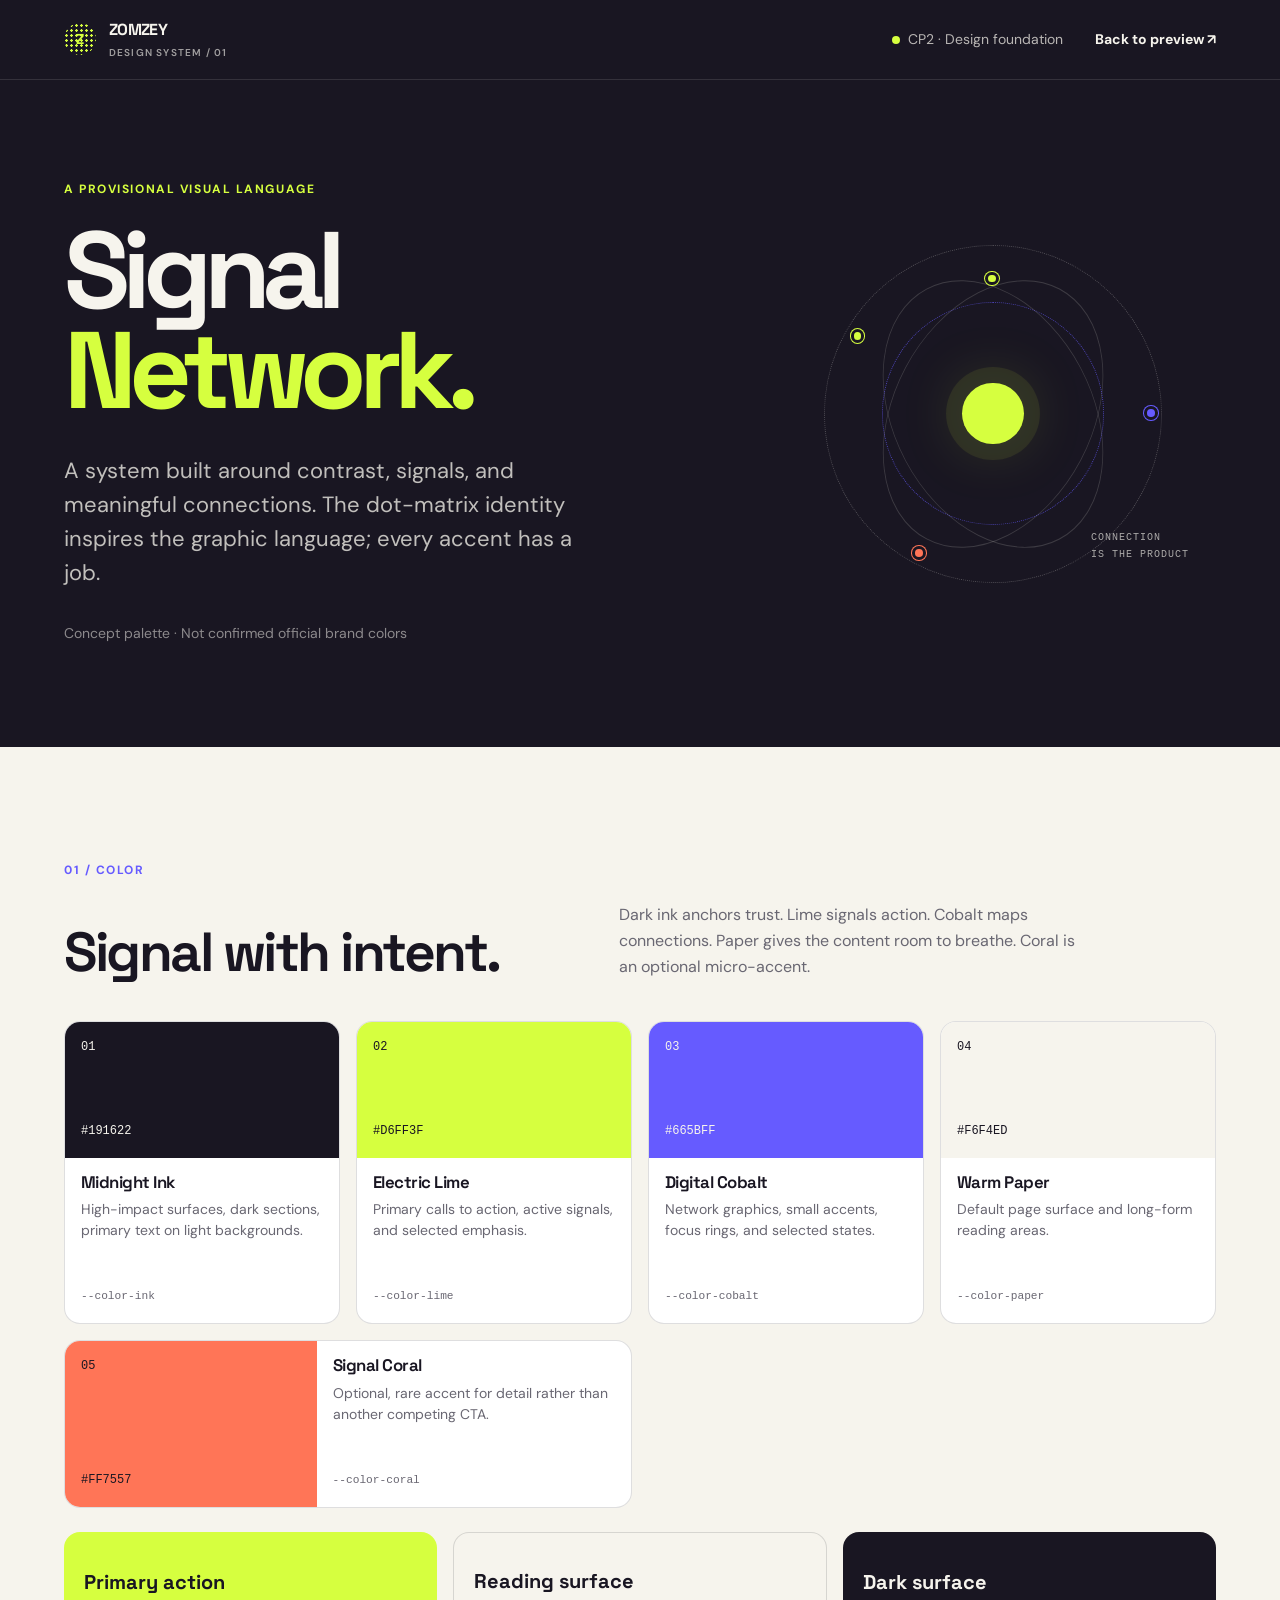
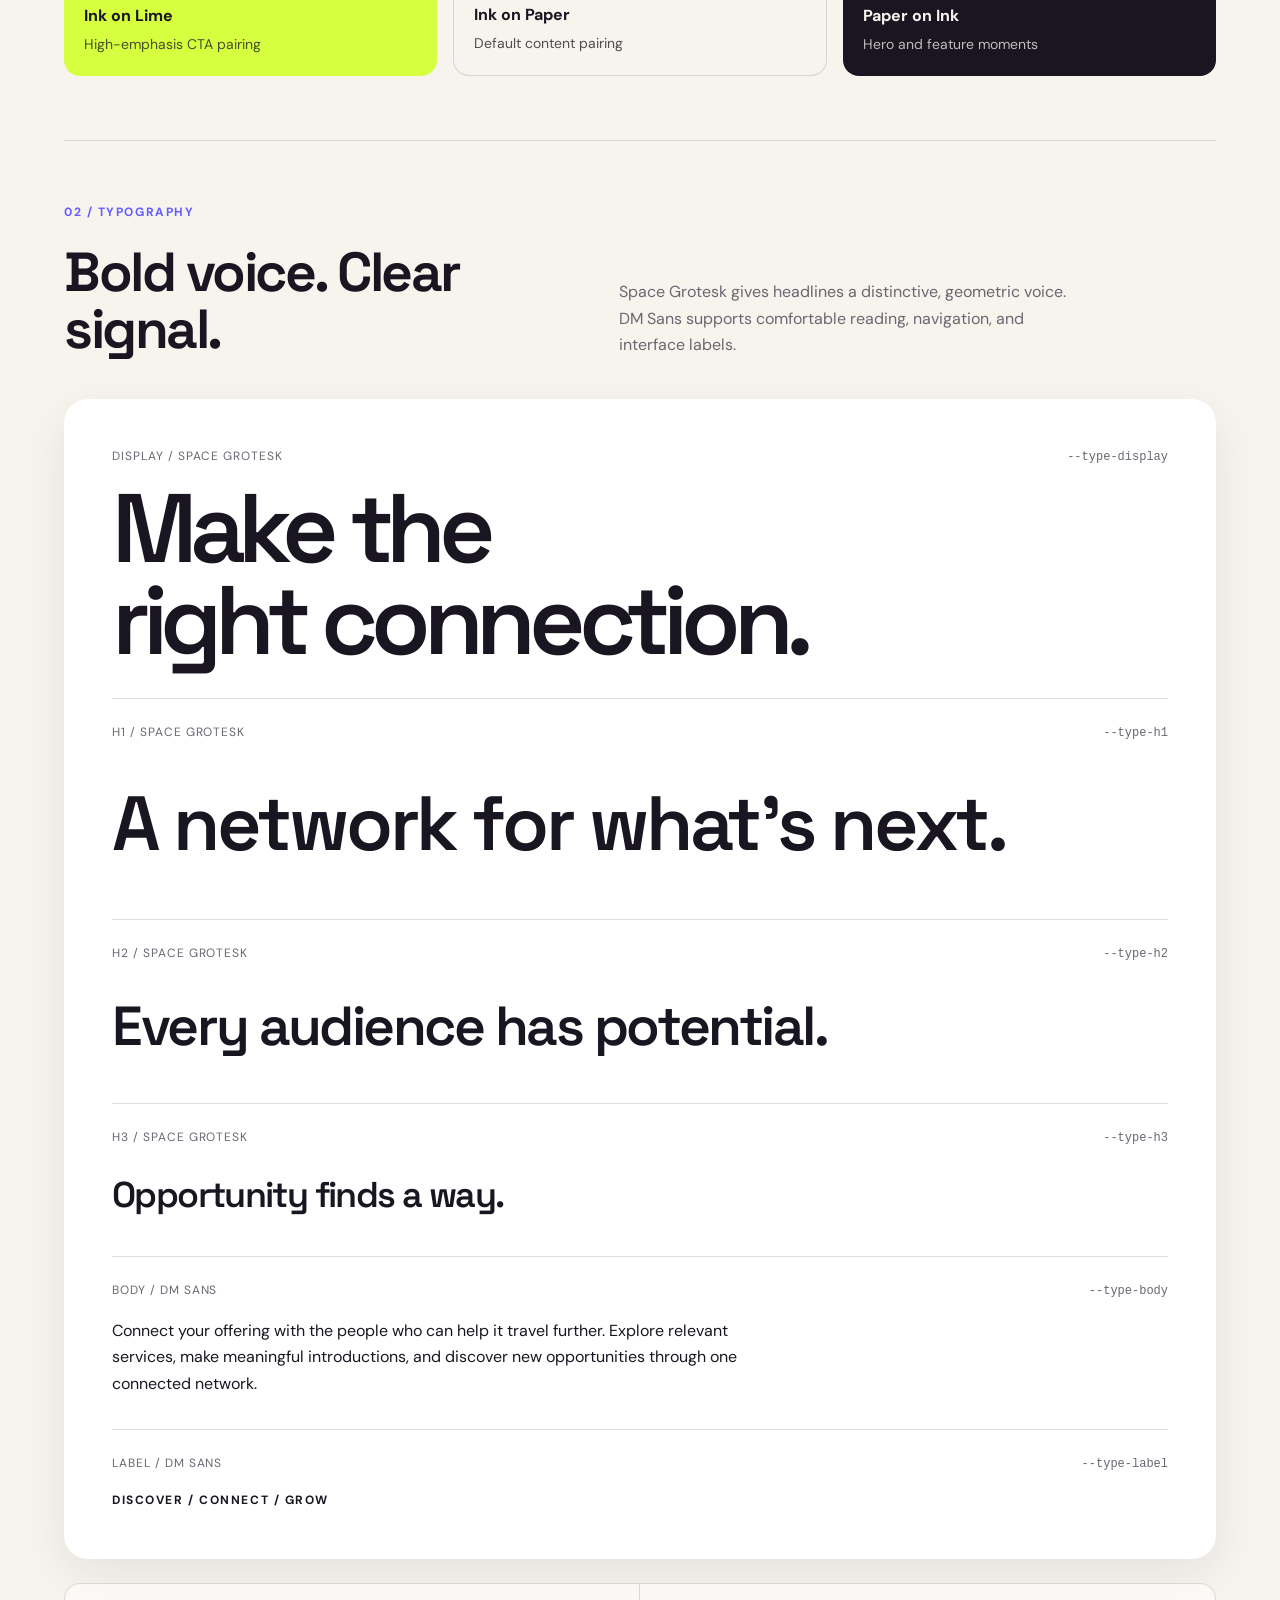
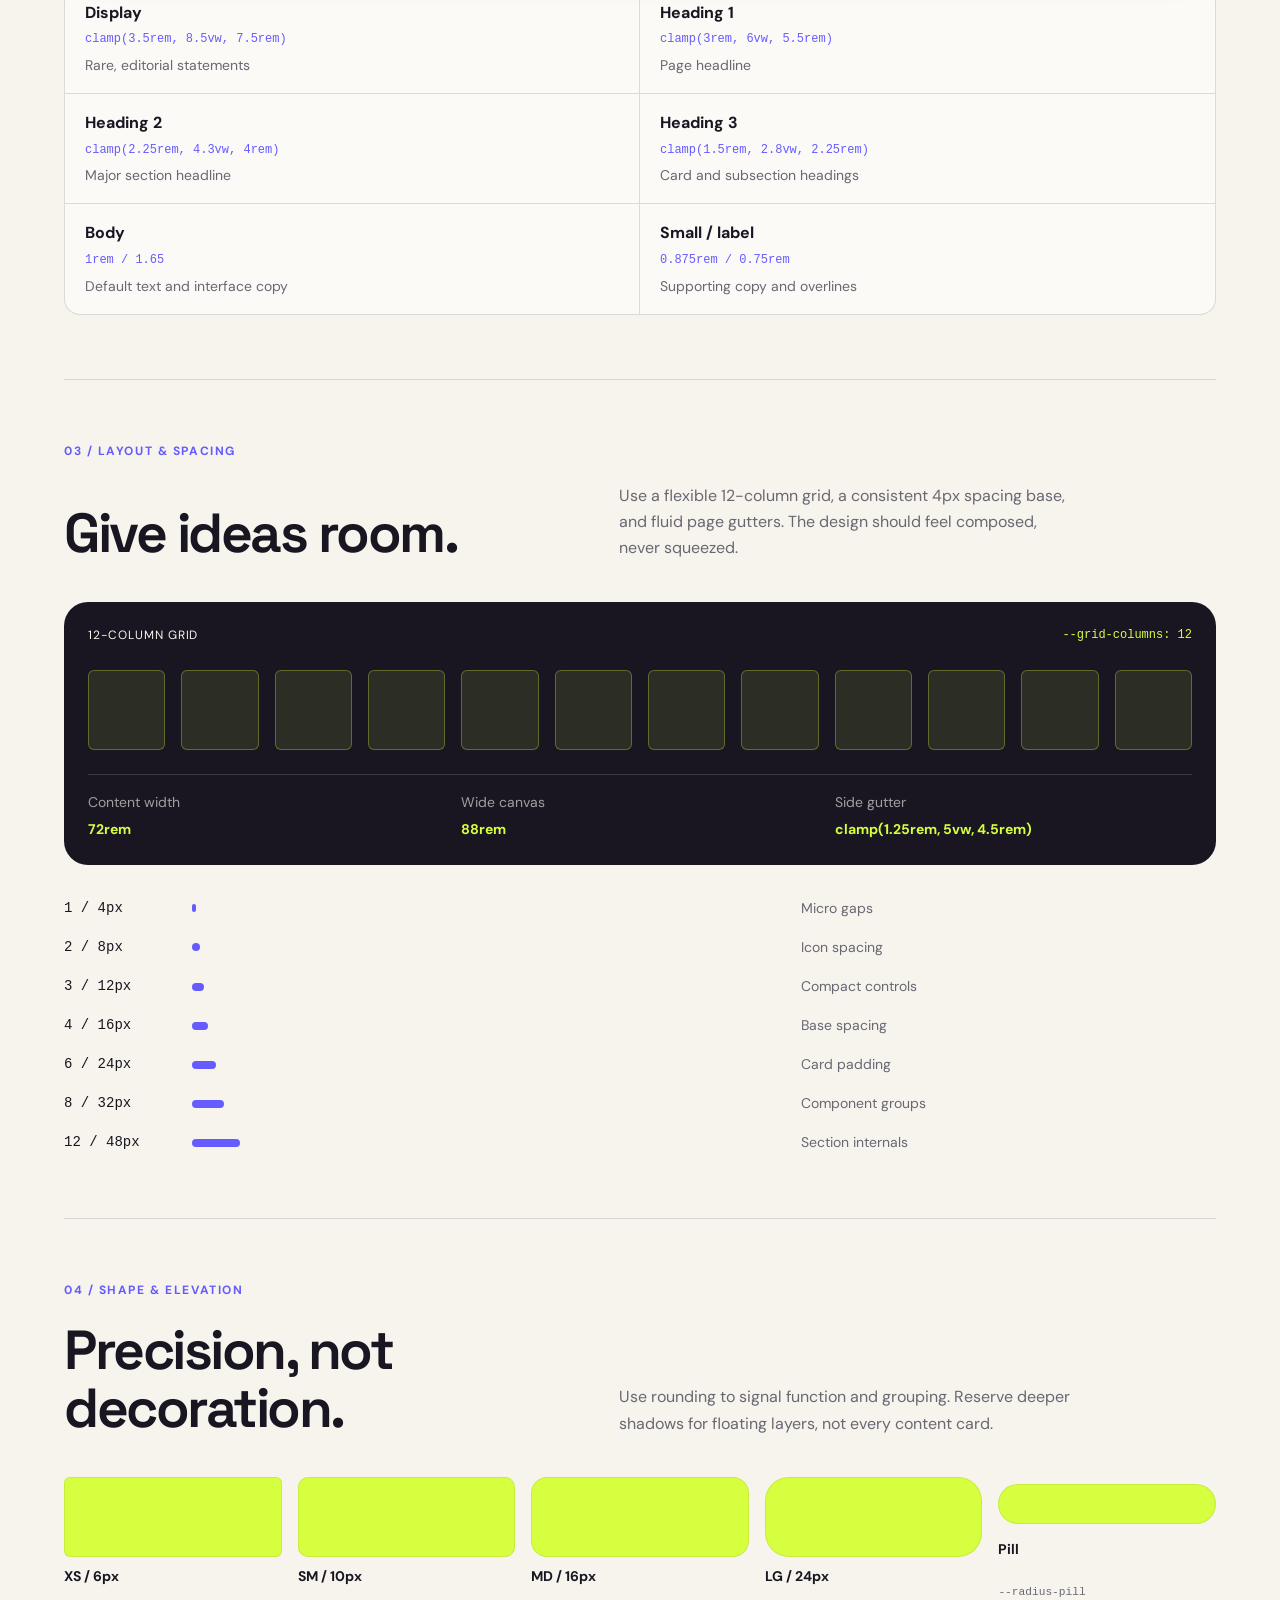
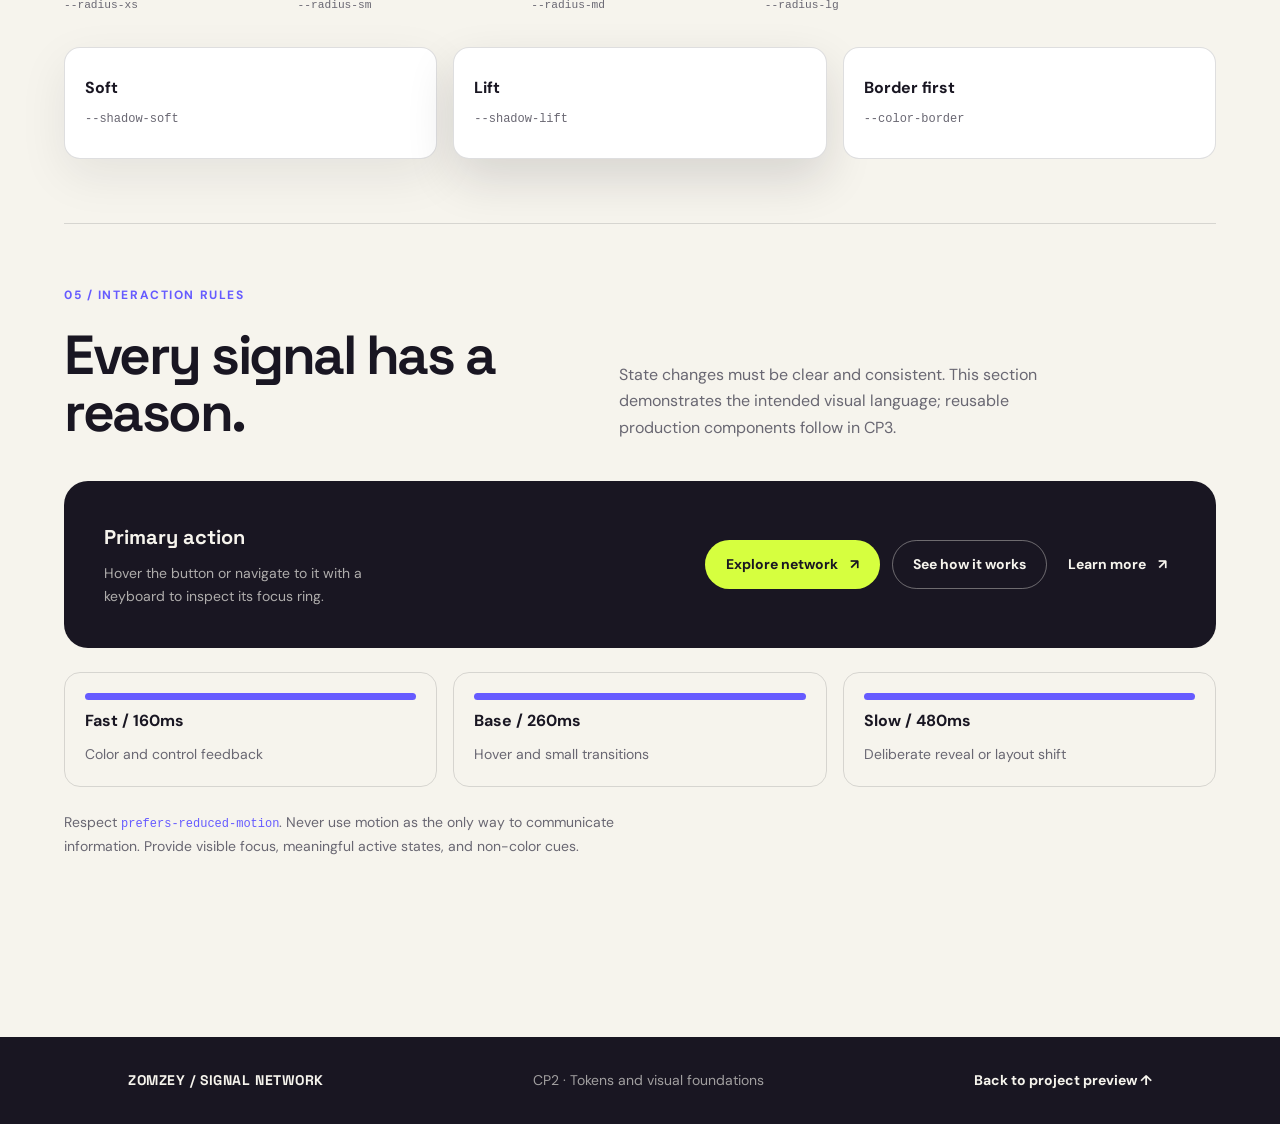
==== style-guide.html @ f5ccfa43 "feat(design-system): establish Signal Network visual foundations (CP2)" ====
<!doctype html>
<html lang="en">
<head>
  <meta charset="utf-8">
  <meta name="viewport" content="width=device-width, initial-scale=1">
  <meta name="robots" content="noindex, nofollow">
  <meta name="theme-color" content="#191622">
  <title>Signal Network — ZOMZEY Design System</title>
  <meta name="description" content="The provisional color, typography, spacing, and motion foundations for the ZOMZEY homepage redesign.">
  <link rel="preconnect" href="https://fonts.googleapis.com">
  <link rel="preconnect" href="https://fonts.gstatic.com" crossorigin>
  <link href="https://fonts.googleapis.com/css2?family=DM+Sans:wght@400;500;600;700&family=Space+Grotesk:wght@400;500;600;700&display=swap" rel="stylesheet">
  <link rel="stylesheet" href="./css/tokens.css">
  <link rel="stylesheet" href="./css/base.css">
  <link rel="stylesheet" href="./css/style-guide.css">
</head>
<body class="guide-body">
  <a class="guide-skip" href="#main">Skip to design system</a>
  <header class="guide-header">
    <a class="guide-brand" href="./index.html" aria-label="ZOMZEY redesign home">
      <span class="guide-brand-mark" aria-hidden="true">Z</span>
      <span>ZOMZEY <small>DESIGN SYSTEM / 01</small></span>
    </a>
    <div class="guide-header-meta">
      <span class="guide-status"><span></span> CP2 · Design foundation</span>
      <a href="./index.html" class="guide-back">Back to preview ↗</a>
    </div>
  </header>

  <main id="main">
    <section class="guide-hero">
      <div class="guide-shell guide-hero-grid">
        <div>
          <p class="guide-eyebrow">A provisional visual language</p>
          <h1>Signal<br><span>Network.</span></h1>
          <p class="guide-intro">A system built around contrast, signals, and meaningful connections. The dot-matrix identity inspires the graphic language; every accent has a job.</p>
          <p class="guide-disclaimer">Concept palette · Not confirmed official brand colors</p>
        </div>
        <div class="guide-orbit" aria-label="Abstract dot network illustration">
          <div class="guide-orbit-ring guide-orbit-ring-a"></div>
          <div class="guide-orbit-ring guide-orbit-ring-b"></div>
          <div class="guide-orbit-core"></div>
          <span class="guide-node guide-node-a"></span>
          <span class="guide-node guide-node-b"></span>
          <span class="guide-node guide-node-c"></span>
          <span class="guide-node guide-node-d"></span>
          <span class="guide-orbit-label">CONNECTION<br>IS THE PRODUCT</span>
        </div>
      </div>
    </section>

    <div class="guide-shell guide-content">
      <section class="guide-section" id="color">
        <div class="guide-section-head">
          <p class="guide-eyebrow">01 / Color</p>
          <h2>Signal with intent.</h2>
          <p>Dark ink anchors trust. Lime signals action. Cobalt maps connections. Paper gives the content room to breathe. Coral is an optional micro-accent.</p>
        </div>
        <div class="guide-color-grid">
          <article class="guide-color-card">
            <div class="guide-swatch swatch-ink"><span>01</span><code>#191622</code></div>
            <div class="guide-color-copy"><h3>Midnight Ink</h3><p>High-impact surfaces, dark sections, primary text on light backgrounds.</p><span class="guide-token">--color-ink</span></div>
          </article>
          <article class="guide-color-card">
            <div class="guide-swatch swatch-lime"><span>02</span><code>#D6FF3F</code></div>
            <div class="guide-color-copy"><h3>Electric Lime</h3><p>Primary calls to action, active signals, and selected emphasis.</p><span class="guide-token">--color-lime</span></div>
          </article>
          <article class="guide-color-card">
            <div class="guide-swatch swatch-cobalt"><span>03</span><code>#665BFF</code></div>
            <div class="guide-color-copy"><h3>Digital Cobalt</h3><p>Network graphics, small accents, focus rings, and selected states.</p><span class="guide-token">--color-cobalt</span></div>
          </article>
          <article class="guide-color-card">
            <div class="guide-swatch swatch-paper"><span>04</span><code>#F6F4ED</code></div>
            <div class="guide-color-copy"><h3>Warm Paper</h3><p>Default page surface and long-form reading areas.</p><span class="guide-token">--color-paper</span></div>
          </article>
          <article class="guide-color-card guide-color-card-small">
            <div class="guide-swatch swatch-coral"><span>05</span><code>#FF7557</code></div>
            <div class="guide-color-copy"><h3>Signal Coral</h3><p>Optional, rare accent for detail rather than another competing CTA.</p><span class="guide-token">--color-coral</span></div>
          </article>
        </div>
        <div class="guide-contrast-grid">
          <div class="guide-contrast contrast-ink-lime"><strong>Primary action</strong><span>Ink on Lime</span><small>High-emphasis CTA pairing</small></div>
          <div class="guide-contrast contrast-paper-ink"><strong>Reading surface</strong><span>Ink on Paper</span><small>Default content pairing</small></div>
          <div class="guide-contrast contrast-inverse"><strong>Dark surface</strong><span>Paper on Ink</span><small>Hero and feature moments</small></div>
        </div>
      </section>

      <section class="guide-section" id="type">
        <div class="guide-section-head">
          <p class="guide-eyebrow">02 / Typography</p>
          <h2>Bold voice. Clear signal.</h2>
          <p>Space Grotesk gives headlines a distinctive, geometric voice. DM Sans supports comfortable reading, navigation, and interface labels.</p>
        </div>
        <div class="guide-type-panel">
          <div class="guide-type-meta"><span>DISPLAY / SPACE GROTESK</span><code>--type-display</code></div>
          <p class="specimen-display">Make the<br>right connection.</p>
          <div class="guide-type-meta"><span>H1 / SPACE GROTESK</span><code>--type-h1</code></div>
          <p class="specimen-h1">A network for what's next.</p>
          <div class="guide-type-meta"><span>H2 / SPACE GROTESK</span><code>--type-h2</code></div>
          <p class="specimen-h2">Every audience has potential.</p>
          <div class="guide-type-meta"><span>H3 / SPACE GROTESK</span><code>--type-h3</code></div>
          <p class="specimen-h3">Opportunity finds a way.</p>
          <div class="guide-type-meta"><span>BODY / DM SANS</span><code>--type-body</code></div>
          <p class="specimen-body">Connect your offering with the people who can help it travel further. Explore relevant services, make meaningful introductions, and discover new opportunities through one connected network.</p>
          <div class="guide-type-meta"><span>LABEL / DM SANS</span><code>--type-label</code></div>
          <p class="specimen-label">DISCOVER / CONNECT / GROW</p>
        </div>
        <div class="guide-scale-table" aria-label="Typography scale">
          <div><span>Display</span><code>clamp(3.5rem, 8.5vw, 7.5rem)</code><small>Rare, editorial statements</small></div>
          <div><span>Heading 1</span><code>clamp(3rem, 6vw, 5.5rem)</code><small>Page headline</small></div>
          <div><span>Heading 2</span><code>clamp(2.25rem, 4.3vw, 4rem)</code><small>Major section headline</small></div>
          <div><span>Heading 3</span><code>clamp(1.5rem, 2.8vw, 2.25rem)</code><small>Card and subsection headings</small></div>
          <div><span>Body</span><code>1rem / 1.65</code><small>Default text and interface copy</small></div>
          <div><span>Small / label</span><code>0.875rem / 0.75rem</code><small>Supporting copy and overlines</small></div>
        </div>
      </section>

      <section class="guide-section" id="layout">
        <div class="guide-section-head">
          <p class="guide-eyebrow">03 / Layout & spacing</p>
          <h2>Give ideas room.</h2>
          <p>Use a flexible 12-column grid, a consistent 4px spacing base, and fluid page gutters. The design should feel composed, never squeezed.</p>
        </div>
        <div class="guide-layout-panel">
          <div class="guide-layout-top"><span>12-COLUMN GRID</span><code>--grid-columns: 12</code></div>
          <div class="guide-grid-demo" aria-hidden="true">
            <span></span><span></span><span></span><span></span><span></span><span></span><span></span><span></span><span></span><span></span><span></span><span></span>
          </div>
          <div class="guide-layout-stats"><div><span>Content width</span><strong>72rem</strong></div><div><span>Wide canvas</span><strong>88rem</strong></div><div><span>Side gutter</span><strong>clamp(1.25rem, 5vw, 4.5rem)</strong></div></div>
        </div>
        <div class="guide-spacing-list">
          <div><code>1 / 4px</code><span class="spacing-bar bar-1"></span><small>Micro gaps</small></div>
          <div><code>2 / 8px</code><span class="spacing-bar bar-2"></span><small>Icon spacing</small></div>
          <div><code>3 / 12px</code><span class="spacing-bar bar-3"></span><small>Compact controls</small></div>
          <div><code>4 / 16px</code><span class="spacing-bar bar-4"></span><small>Base spacing</small></div>
          <div><code>6 / 24px</code><span class="spacing-bar bar-6"></span><small>Card padding</small></div>
          <div><code>8 / 32px</code><span class="spacing-bar bar-8"></span><small>Component groups</small></div>
          <div><code>12 / 48px</code><span class="spacing-bar bar-12"></span><small>Section internals</small></div>
        </div>
      </section>

      <section class="guide-section" id="shape">
        <div class="guide-section-head">
          <p class="guide-eyebrow">04 / Shape & elevation</p>
          <h2>Precision, not decoration.</h2>
          <p>Use rounding to signal function and grouping. Reserve deeper shadows for floating layers, not every content card.</p>
        </div>
        <div class="guide-shape-grid">
          <div><span class="shape-demo shape-xs"></span><strong>XS / 6px</strong><code>--radius-xs</code></div>
          <div><span class="shape-demo shape-sm"></span><strong>SM / 10px</strong><code>--radius-sm</code></div>
          <div><span class="shape-demo shape-md"></span><strong>MD / 16px</strong><code>--radius-md</code></div>
          <div><span class="shape-demo shape-lg"></span><strong>LG / 24px</strong><code>--radius-lg</code></div>
          <div><span class="shape-demo shape-pill"></span><strong>Pill</strong><code>--radius-pill</code></div>
        </div>
        <div class="guide-shadow-grid">
          <div class="shadow-demo shadow-demo-soft"><strong>Soft</strong><code>--shadow-soft</code></div>
          <div class="shadow-demo shadow-demo-lift"><strong>Lift</strong><code>--shadow-lift</code></div>
          <div class="shadow-demo shadow-demo-border"><strong>Border first</strong><code>--color-border</code></div>
        </div>
      </section>

      <section class="guide-section" id="interaction">
        <div class="guide-section-head">
          <p class="guide-eyebrow">05 / Interaction rules</p>
          <h2>Every signal has a reason.</h2>
          <p>State changes must be clear and consistent. This section demonstrates the intended visual language; reusable production components follow in CP3.</p>
        </div>
        <div class="guide-interaction-panel">
          <div class="guide-interaction-copy"><strong>Primary action</strong><p>Hover the button or navigate to it with a keyboard to inspect its focus ring.</p></div>
          <div class="guide-button-row">
            <a href="#type" class="demo-button demo-button-primary">Explore network <span aria-hidden="true">↗</span></a>
            <a href="#layout" class="demo-button demo-button-secondary">See how it works</a>
            <a href="#shape" class="demo-button demo-button-text">Learn more <span aria-hidden="true">↗</span></a>
          </div>
        </div>
        <div class="guide-motion-grid">
          <div><span class="motion-indicator motion-fast"></span><strong>Fast / 160ms</strong><small>Color and control feedback</small></div>
          <div><span class="motion-indicator motion-base"></span><strong>Base / 260ms</strong><small>Hover and small transitions</small></div>
          <div><span class="motion-indicator motion-slow"></span><strong>Slow / 480ms</strong><small>Deliberate reveal or layout shift</small></div>
        </div>
        <p class="guide-motion-note">Respect <code>prefers-reduced-motion</code>. Never use motion as the only way to communicate information. Provide visible focus, meaningful active states, and non-color cues.</p>
      </section>
    </div>
  </main>

  <footer class="guide-footer">
    <div class="guide-shell guide-footer-inner">
      <span>ZOMZEY / SIGNAL NETWORK</span>
      <span>CP2 · Tokens and visual foundations</span>
      <a href="./index.html">Back to project preview ↑</a>
    </div>
  </footer>
</body>
</html>
---- css/tokens.css ----
/* CP2 · Signal Network design tokens.
   Provisional palette: validate against official brand assets before final delivery. */
:root {
  color-scheme: light;

  /* Brand palette */
  --color-ink: #191622;
  --color-lime: #d6ff3f;
  --color-cobalt: #665bff;
  --color-paper: #f6f4ed;
  --color-coral: #ff7557;
  --color-white: #ffffff;

  /* Semantic colors */
  --color-text: var(--color-ink);
  --color-text-muted: #696772;
  --color-text-inverse: var(--color-paper);
  --color-bg: var(--color-paper);
  --color-surface: var(--color-white);
  --color-surface-dark: var(--color-ink);
  --color-action: var(--color-lime);
  --color-action-text: var(--color-ink);
  --color-border: rgb(25 22 34 / 14%);
  --color-border-strong: rgb(25 22 34 / 28%);
  --color-focus: var(--color-cobalt);

  /* Typography: hosted free webfonts with system fallbacks */
  --font-display: "Space Grotesk", "Arial", sans-serif;
  --font-sans: "DM Sans", "Helvetica Neue", Arial, sans-serif;
  --font-mono: "SFMono-Regular", Consolas, "Liberation Mono", monospace;

  --type-display: clamp(3.5rem, 8.5vw, 7.5rem);
  --type-h1: clamp(3rem, 6vw, 5.5rem);
  --type-h2: clamp(2.25rem, 4.3vw, 4rem);
  --type-h3: clamp(1.5rem, 2.8vw, 2.25rem);
  --type-h4: clamp(1.125rem, 1.7vw, 1.375rem);
  --type-lead: clamp(1.125rem, 1.8vw, 1.375rem);
  --type-body: 1rem;
  --type-small: 0.875rem;
  --type-label: 0.75rem;

  --leading-display: 0.92;
  --leading-heading: 1.04;
  --leading-body: 1.65;
  --leading-tight: 1.25;
  --tracking-display: -0.075em;
  --tracking-heading: -0.045em;
  --tracking-label: 0.13em;
  --measure-copy: 62ch;

  /* Spacing scale: 4px base */
  --space-0: 0;
  --space-1: 0.25rem;
  --space-2: 0.5rem;
  --space-3: 0.75rem;
  --space-4: 1rem;
  --space-5: 1.25rem;
  --space-6: 1.5rem;
  --space-8: 2rem;
  --space-10: 2.5rem;
  --space-12: 3rem;
  --space-16: 4rem;
  --space-20: 5rem;
  --space-24: 6rem;
  --space-32: 8rem;
  --section-space: clamp(4.5rem, 9vw, 9rem);

  /* Layout */
  --container-content: 72rem;
  --container-wide: 88rem;
  --page-gutter: clamp(1.25rem, 5vw, 4.5rem);
  --grid-columns: 12;
  --grid-gap: clamp(0.75rem, 2vw, 1.5rem);

  /* Shape */
  --radius-xs: 0.375rem;
  --radius-sm: 0.625rem;
  --radius-md: 1rem;
  --radius-lg: 1.5rem;
  --radius-xl: 2rem;
  --radius-pill: 999px;

  /* Elevation */
  --shadow-soft: 0 1rem 3rem rgb(25 22 34 / 8%);
  --shadow-lift: 0 1.25rem 3rem rgb(25 22 34 / 14%);
  --shadow-focus: 0 0 0 3px rgb(102 91 255 / 25%);

  /* Motion */
  --motion-instant: 100ms;
  --motion-fast: 160ms;
  --motion-base: 260ms;
  --motion-slow: 480ms;
  --ease-standard: cubic-bezier(0.2, 0.7, 0.2, 1);
  --ease-emphasis: cubic-bezier(0.16, 1, 0.3, 1);

  /* Layering */
  --z-base: 0;
  --z-sticky: 10;
  --z-menu: 20;
  --z-overlay: 30;
  --z-modal: 40;
}
---- css/base.css ----
/* Global reset, accessible defaults, and typography foundation. */
*,
*::before,
*::after {
  box-sizing: border-box;
}

html {
  min-width: 320px;
  scroll-behavior: smooth;
  background: var(--color-bg);
  scroll-padding-top: var(--space-8);
}

body {
  margin: 0;
  min-width: 320px;
  color: var(--color-text);
  background: var(--color-bg);
  font-family: var(--font-sans);
  font-size: var(--type-body);
  line-height: var(--leading-body);
  -webkit-font-smoothing: antialiased;
  text-rendering: optimizeLegibility;
}

a {
  color: inherit;
  text-underline-offset: 0.22em;
}

a:focus-visible,
button:focus-visible,
input:focus-visible,
select:focus-visible,
textarea:focus-visible,
[tabindex]:focus-visible {
  outline: 3px solid var(--color-focus);
  outline-offset: 4px;
}

img,
svg,
video {
  display: block;
  max-width: 100%;
}

button,
input,
select,
textarea {
  font: inherit;
}

button,
a {
  -webkit-tap-highlight-color: transparent;
}

::selection {
  color: var(--color-ink);
  background: var(--color-lime);
}

h1,
h2,
h3,
h4,
p {
  margin-top: 0;
}

h1,
h2,
h3,
h4 {
  font-family: var(--font-display);
  font-weight: 650;
  line-height: var(--leading-heading);
  letter-spacing: var(--tracking-heading);
}

h1 { font-size: var(--type-h1); }
h2 { font-size: var(--type-h2); }
h3 { font-size: var(--type-h3); }
h4 { font-size: var(--type-h4); }

p {
  max-width: var(--measure-copy);
}

small {
  font-size: var(--type-small);
}

:where(button, input, select, textarea) {
  color: inherit;
}

@media (prefers-reduced-motion: reduce) {
  html {
    scroll-behavior: auto;
  }
}
---- css/style-guide.css ----
/* Style guide presentation only. Product components will be implemented in CP3. */
.guide-body {
  background: var(--color-paper);
  color: var(--color-ink);
}

.guide-skip {
  position: absolute;
  z-index: var(--z-modal);
  top: 0.75rem;
  left: 0.75rem;
  padding: 0.75rem 1rem;
  transform: translateY(-160%);
  border-radius: var(--radius-sm);
  background: var(--color-lime);
  color: var(--color-ink);
  font-weight: 700;
}

.guide-skip:focus { transform: translateY(0); }

.guide-shell {
  width: min(100% - (var(--page-gutter) * 2), var(--container-wide));
  margin-inline: auto;
}

.guide-header {
  position: relative;
  z-index: var(--z-sticky);
  display: flex;
  align-items: center;
  justify-content: space-between;
  gap: var(--space-6);
  min-height: 5rem;
  padding: 1rem var(--page-gutter);
  border-bottom: 1px solid rgb(246 244 237 / 12%);
  background: var(--color-ink);
  color: var(--color-paper);
}

.guide-brand {
  display: inline-flex;
  align-items: center;
  gap: 0.8rem;
  color: inherit;
  font-family: var(--font-display);
  font-size: 1rem;
  font-weight: 700;
  letter-spacing: -0.04em;
  text-decoration: none;
}

.guide-brand small {
  display: block;
  margin-top: 0.1rem;
  color: rgb(246 244 237 / 62%);
  font-family: var(--font-sans);
  font-size: 0.625rem;
  font-weight: 600;
  letter-spacing: 0.12em;
}

.guide-brand-mark {
  display: grid;
  width: 2rem;
  aspect-ratio: 1;
  place-items: center;
  border-radius: 50%;
  background-image: radial-gradient(circle, var(--color-lime) 1px, transparent 1.5px);
  background-size: 5px 5px;
  color: var(--color-lime);
  font-family: var(--font-display);
  font-size: 0.9rem;
}

.guide-header-meta {
  display: flex;
  align-items: center;
  gap: var(--space-8);
  font-size: var(--type-small);
}

.guide-status {
  display: inline-flex;
  align-items: center;
  gap: 0.5rem;
  color: rgb(246 244 237 / 72%);
}

.guide-status span {
  width: 0.5rem;
  aspect-ratio: 1;
  border-radius: 50%;
  background: var(--color-lime);
}

.guide-back {
  text-decoration: none;
  font-weight: 700;
}

.guide-back:hover,
.guide-footer a:hover { color: var(--color-lime); }

.guide-hero {
  overflow: hidden;
  position: relative;
  background: var(--color-ink);
  color: var(--color-paper);
}

.guide-hero-grid {
  display: grid;
  grid-template-columns: minmax(0, 1.15fr) minmax(17rem, 0.85fr);
  align-items: center;
  gap: clamp(3rem, 8vw, 8rem);
  min-height: 36rem;
  padding-block: clamp(4rem, 8vw, 8rem);
}

.guide-eyebrow {
  margin: 0 0 var(--space-6);
  color: var(--color-cobalt);
  font-family: var(--font-sans);
  font-size: var(--type-label);
  font-weight: 700;
  letter-spacing: var(--tracking-label);
  line-height: var(--leading-tight);
  text-transform: uppercase;
}

.guide-hero .guide-eyebrow { color: var(--color-lime); }

.guide-hero h1 {
  margin: 0;
  font-size: var(--type-display);
  font-weight: 700;
  letter-spacing: var(--tracking-display);
  line-height: var(--leading-display);
}

.guide-hero h1 span { color: var(--color-lime); }

.guide-intro {
  max-width: 34rem;
  margin: var(--space-8) 0 0;
  color: rgb(246 244 237 / 76%);
  font-size: var(--type-lead);
  line-height: 1.55;
}

.guide-disclaimer {
  margin: var(--space-8) 0 0;
  color: rgb(246 244 237 / 52%);
  font-size: var(--type-small);
}

.guide-orbit {
  position: relative;
  width: min(100%, 24rem);
  aspect-ratio: 1;
  justify-self: center;
  isolation: isolate;
}

.guide-orbit::before,
.guide-orbit::after {
  position: absolute;
  z-index: -1;
  inset: 6%;
  border: 1px dotted rgb(246 244 237 / 25%);
  border-radius: 50%;
  content: "";
}

.guide-orbit::after {
  inset: 21%;
  border-color: rgb(102 91 255 / 65%);
}

.guide-orbit-ring {
  position: absolute;
  border: 1px solid rgb(246 244 237 / 16%);
  border-radius: 50%;
}

.guide-orbit-ring-a { inset: 13%; transform: rotate(28deg) scaleX(0.7); }
.guide-orbit-ring-b { inset: 13%; transform: rotate(-28deg) scaleX(0.7); }

.guide-orbit-core {
  position: absolute;
  inset: 42%;
  border-radius: 50%;
  background: var(--color-lime);
  box-shadow: 0 0 0 1rem rgb(214 255 63 / 8%), 0 0 4rem rgb(214 255 63 / 22%);
}

.guide-node {
  position: absolute;
  width: 0.85rem;
  aspect-ratio: 1;
  border: 3px solid var(--color-ink);
  border-radius: 50%;
  background: var(--color-lime);
  box-shadow: 0 0 0 1px var(--color-lime);
}

.guide-node-a { top: 13%; left: 48%; }
.guide-node-b { top: 48%; right: 7%; background: var(--color-cobalt); box-shadow: 0 0 0 1px var(--color-cobalt); }
.guide-node-c { bottom: 12%; left: 29%; background: var(--color-coral); box-shadow: 0 0 0 1px var(--color-coral); }
.guide-node-d { top: 28%; left: 13%; }

.guide-orbit-label {
  position: absolute;
  right: -0.25rem;
  bottom: 11%;
  color: rgb(246 244 237 / 66%);
  font-family: var(--font-mono);
  font-size: 0.625rem;
  letter-spacing: 0.1em;
  line-height: 1.65;
}

.guide-content { padding-block: var(--section-space); }

.guide-section {
  padding-block: var(--space-16);
  border-top: 1px solid var(--color-border);
}

.guide-section:first-child {
  padding-top: 0;
  border-top: 0;
}

.guide-section-head {
  display: grid;
  grid-template-columns: minmax(0, 0.85fr) minmax(0, 1fr);
  column-gap: var(--space-12);
  align-items: end;
  margin-bottom: var(--space-10);
}

.guide-section-head .guide-eyebrow {
  grid-column: 1 / -1;
}

.guide-section-head h2 {
  margin: 0;
  max-width: 13ch;
  font-size: var(--type-h2);
  letter-spacing: var(--tracking-heading);
}

.guide-section-head > p:last-child {
  max-width: 42ch;
  margin: 0;
  color: var(--color-text-muted);
}

.guide-color-grid {
  display: grid;
  grid-template-columns: repeat(4, minmax(0, 1fr));
  gap: var(--space-4);
}

.guide-color-card {
  overflow: hidden;
  min-width: 0;
  border: 1px solid var(--color-border);
  border-radius: var(--radius-md);
  background: var(--color-surface);
}

.guide-color-card-small {
  grid-column: span 2;
  display: grid;
  grid-template-columns: 0.8fr 1fr;
}

.guide-swatch {
  display: flex;
  min-height: 8.5rem;
  flex-direction: column;
  justify-content: space-between;
  padding: var(--space-4);
}

.guide-swatch > span,
.guide-swatch code {
  width: fit-content;
  font-family: var(--font-mono);
  font-size: var(--type-label);
}

.swatch-ink { background: var(--color-ink); color: var(--color-paper); }
.swatch-lime { background: var(--color-lime); color: var(--color-ink); }
.swatch-cobalt { background: var(--color-cobalt); color: var(--color-paper); }
.swatch-paper { background: var(--color-paper); color: var(--color-ink); }
.swatch-coral { background: var(--color-coral); color: var(--color-ink); }

.guide-color-copy { padding: var(--space-4); }
.guide-color-copy h3 {
  margin: 0 0 var(--space-2);
  font-size: 1.05rem;
  letter-spacing: -0.03em;
}
.guide-color-copy p {
  min-height: 4.7em;
  margin: 0 0 var(--space-4);
  color: var(--color-text-muted);
  font-size: var(--type-small);
  line-height: 1.5;
}
.guide-token {
  color: var(--color-text-muted);
  font-family: var(--font-mono);
  font-size: 0.7rem;
  overflow-wrap: anywhere;
}

.guide-contrast-grid {
  display: grid;
  grid-template-columns: repeat(3, minmax(0, 1fr));
  gap: var(--space-4);
  margin-top: var(--space-6);
}

.guide-contrast {
  display: flex;
  min-height: 9rem;
  flex-direction: column;
  justify-content: end;
  gap: var(--space-1);
  padding: var(--space-5);
  border-radius: var(--radius-md);
}
.guide-contrast strong { font-family: var(--font-display); font-size: 1.25rem; }
.guide-contrast span { font-weight: 700; }
.guide-contrast small { opacity: 0.75; }
.contrast-ink-lime { background: var(--color-lime); color: var(--color-ink); }
.contrast-paper-ink { background: var(--color-paper); color: var(--color-ink); border: 1px solid var(--color-border); }
.contrast-inverse { background: var(--color-ink); color: var(--color-paper); }

.guide-type-panel {
  padding: clamp(1.25rem, 4vw, 3rem);
  border-radius: var(--radius-lg);
  background: var(--color-surface);
  box-shadow: var(--shadow-soft);
}
.guide-type-meta {
  display: flex;
  align-items: baseline;
  justify-content: space-between;
  gap: var(--space-4);
  padding-top: var(--space-6);
  border-top: 1px solid var(--color-border);
  color: var(--color-text-muted);
  font-size: var(--type-label);
  letter-spacing: 0.08em;
}
.guide-type-meta:first-child { padding-top: 0; border-top: 0; }
.guide-type-meta code,
.guide-scale-table code,
.guide-layout-top code,
.guide-shape-grid code,
.shadow-demo code,
.guide-motion-note code {
  font-family: var(--font-mono);
  font-size: 0.75rem;
  letter-spacing: 0;
}
.specimen-display,
.specimen-h1,
.specimen-h2,
.specimen-h3 { max-width: none; margin: var(--space-4) 0 var(--space-8); font-family: var(--font-display); font-weight: 600; }
.specimen-display { font-size: clamp(3rem, 7.6vw, 6.5rem); line-height: 0.94; letter-spacing: var(--tracking-display); }
.specimen-h1 { font-size: var(--type-h1); letter-spacing: var(--tracking-heading); }
.specimen-h2 { font-size: var(--type-h2); letter-spacing: var(--tracking-heading); }
.specimen-h3 { font-size: var(--type-h3); letter-spacing: var(--tracking-heading); }
.specimen-body { max-width: 62ch; margin: var(--space-4) 0 var(--space-8); font-family: var(--font-sans); line-height: var(--leading-body); }
.specimen-label { margin: var(--space-4) 0 0; font-size: var(--type-label); font-weight: 700; letter-spacing: var(--tracking-label); }

.guide-scale-table {
  display: grid;
  grid-template-columns: repeat(2, minmax(0, 1fr));
  margin-top: var(--space-6);
  border: 1px solid var(--color-border);
  border-radius: var(--radius-md);
  background: rgb(255 255 255 / 55%);
}
.guide-scale-table > div {
  display: grid;
  gap: var(--space-1);
  padding: var(--space-4) var(--space-5);
  border-bottom: 1px solid var(--color-border);
}
.guide-scale-table > div:nth-child(odd) { border-right: 1px solid var(--color-border); }
.guide-scale-table > div:nth-last-child(-n + 2) { border-bottom: 0; }
.guide-scale-table span { font-weight: 700; }
.guide-scale-table code { color: var(--color-cobalt); overflow-wrap: anywhere; }
.guide-scale-table small { color: var(--color-text-muted); }

.guide-layout-panel {
  padding: var(--space-6);
  border-radius: var(--radius-lg);
  background: var(--color-ink);
  color: var(--color-paper);
}
.guide-layout-top { display: flex; justify-content: space-between; gap: var(--space-3); font-size: var(--type-label); letter-spacing: 0.08em; }
.guide-layout-top code { color: var(--color-lime); }
.guide-grid-demo {
  display: grid;
  grid-template-columns: repeat(12, minmax(0, 1fr));
  gap: clamp(0.3rem, 1.4vw, 1rem);
  margin-block: var(--space-6);
}
.guide-grid-demo span { min-height: 5rem; border: 1px solid rgb(214 255 63 / 30%); background: rgb(214 255 63 / 10%); border-radius: var(--radius-xs); }
.guide-layout-stats { display: grid; grid-template-columns: repeat(3, minmax(0, 1fr)); gap: var(--space-4); padding-top: var(--space-4); border-top: 1px solid rgb(246 244 237 / 16%); }
.guide-layout-stats div { display: grid; gap: var(--space-1); }
.guide-layout-stats span { color: rgb(246 244 237 / 62%); font-size: var(--type-small); }
.guide-layout-stats strong { color: var(--color-lime); font-size: var(--type-small); overflow-wrap: anywhere; }

.guide-spacing-list { display: grid; gap: var(--space-4); margin-top: var(--space-8); }
.guide-spacing-list > div { display: grid; grid-template-columns: 7rem minmax(2rem, 1fr) minmax(7rem, 0.7fr); align-items: center; gap: var(--space-4); }
.guide-spacing-list code { font-family: var(--font-mono); font-size: var(--type-small); }
.guide-spacing-list small { color: var(--color-text-muted); }
.spacing-bar { display: block; max-width: 100%; height: 0.5rem; border-radius: var(--radius-pill); background: var(--color-cobalt); }
.bar-1 { width: 4px; }.bar-2 { width: 8px; }.bar-3 { width: 12px; }.bar-4 { width: 16px; }.bar-6 { width: 24px; }.bar-8 { width: 32px; }.bar-12 { width: 48px; }

.guide-shape-grid,
.guide-shadow-grid { display: grid; grid-template-columns: repeat(5, minmax(0, 1fr)); gap: var(--space-4); }
.guide-shape-grid > div { display: grid; justify-items: start; gap: var(--space-2); font-size: var(--type-small); }
.shape-demo { display: block; width: 100%; height: 5rem; background: var(--color-lime); border: 1px solid rgb(25 22 34 / 8%); }
.shape-xs { border-radius: var(--radius-xs); }.shape-sm { border-radius: var(--radius-sm); }.shape-md { border-radius: var(--radius-md); }.shape-lg { border-radius: var(--radius-lg); }.shape-pill { height: 2.5rem; align-self: center; border-radius: var(--radius-pill); }
.guide-shape-grid code { color: var(--color-text-muted); font-family: var(--font-mono); font-size: 0.7rem; }
.guide-shadow-grid { grid-template-columns: repeat(3, minmax(0, 1fr)); margin-top: var(--space-8); }
.shadow-demo { display: grid; min-height: 7rem; align-content: center; gap: var(--space-2); padding: var(--space-5); border: 1px solid var(--color-border); border-radius: var(--radius-md); background: var(--color-surface); }
.shadow-demo-soft { box-shadow: var(--shadow-soft); }.shadow-demo-lift { box-shadow: var(--shadow-lift); }
.shadow-demo code { color: var(--color-text-muted); overflow-wrap: anywhere; }

.guide-interaction-panel {
  display: flex;
  align-items: center;
  justify-content: space-between;
  gap: var(--space-8);
  padding: clamp(1.25rem, 4vw, 2.5rem);
  border-radius: var(--radius-lg);
  background: var(--color-ink);
  color: var(--color-paper);
}
.guide-interaction-copy { max-width: 20rem; }
.guide-interaction-copy strong { font-family: var(--font-display); font-size: 1.25rem; }
.guide-interaction-copy p { margin: var(--space-2) 0 0; color: rgb(246 244 237 / 68%); font-size: var(--type-small); }
.guide-button-row { display: flex; flex-wrap: wrap; align-items: center; gap: var(--space-3); }
.demo-button { display: inline-flex; min-height: 3rem; align-items: center; justify-content: center; gap: var(--space-3); padding: 0.75rem 1.25rem; border: 1px solid transparent; border-radius: var(--radius-pill); font-size: var(--type-small); font-weight: 700; text-decoration: none; transition: transform var(--motion-fast) var(--ease-standard), background-color var(--motion-fast) var(--ease-standard), color var(--motion-fast) var(--ease-standard), border-color var(--motion-fast) var(--ease-standard); }
.demo-button:hover { transform: translateY(-2px); }
.demo-button-primary { background: var(--color-lime); color: var(--color-ink); }
.demo-button-primary:hover { background: #e1ff75; }
.demo-button-secondary { border-color: rgb(246 244 237 / 38%); color: var(--color-paper); }
.demo-button-secondary:hover { border-color: var(--color-lime); color: var(--color-lime); }
.demo-button-text { color: var(--color-paper); padding-inline: 0.5rem; }
.demo-button-text:hover { color: var(--color-lime); }

.guide-motion-grid { display: grid; grid-template-columns: repeat(3, minmax(0, 1fr)); gap: var(--space-4); margin-top: var(--space-6); }
.guide-motion-grid > div { display: grid; justify-items: start; gap: var(--space-2); padding: var(--space-5); border: 1px solid var(--color-border); border-radius: var(--radius-md); }
.motion-indicator { display: block; width: 100%; height: 0.45rem; border-radius: var(--radius-pill); background: var(--color-cobalt); transform-origin: left center; }
.motion-fast { animation: guide-pulse 1.2s var(--ease-standard) infinite alternate; }
.motion-base { animation: guide-pulse 1.8s var(--ease-standard) infinite alternate; }
.motion-slow { animation: guide-pulse 2.6s var(--ease-standard) infinite alternate; }
.guide-motion-grid small { color: var(--color-text-muted); }
.guide-motion-note { margin: var(--space-6) 0 0; color: var(--color-text-muted); font-size: var(--type-small); }
.guide-motion-note code { color: var(--color-cobalt); }

@keyframes guide-pulse {
  from { transform: scaleX(0.28); }
  to { transform: scaleX(1); }
}

.guide-footer { padding: var(--space-8) var(--page-gutter); background: var(--color-ink); color: var(--color-paper); }
.guide-footer-inner { display: flex; align-items: center; justify-content: space-between; gap: var(--space-4); font-size: var(--type-small); }
.guide-footer-inner > span:first-child { font-family: var(--font-display); font-weight: 700; letter-spacing: 0.04em; }
.guide-footer-inner > span:nth-child(2) { color: rgb(246 244 237 / 62%); }
.guide-footer a { text-decoration: none; font-weight: 700; }

@media (max-width: 900px) {
  .guide-hero-grid { grid-template-columns: minmax(0, 1.1fr) minmax(12rem, 0.9fr); gap: var(--space-8); }
  .guide-color-grid { grid-template-columns: repeat(2, minmax(0, 1fr)); }
  .guide-color-card-small { grid-column: auto; display: block; }
  .guide-interaction-panel { align-items: flex-start; flex-direction: column; }
  .guide-shape-grid { grid-template-columns: repeat(3, minmax(0, 1fr)); }
}

@media (max-width: 620px) {
  .guide-header { align-items: flex-start; flex-direction: column; padding-block: var(--space-4); }
  .guide-header-meta { width: 100%; justify-content: space-between; gap: var(--space-3); font-size: 0.75rem; }
  .guide-hero-grid { grid-template-columns: 1fr; min-height: 0; padding-block: var(--space-16); }
  .guide-hero h1 { font-size: clamp(4rem, 20vw, 6.5rem); }
  .guide-orbit { width: min(70vw, 18rem); margin-top: var(--space-4); }
  .guide-orbit-label { right: -1.5rem; }
  .guide-section { padding-block: var(--space-12); }
  .guide-section-head { grid-template-columns: 1fr; gap: var(--space-4); }
  .guide-section-head .guide-eyebrow { margin-bottom: 0; }
  .guide-color-grid,
  .guide-contrast-grid,
  .guide-scale-table,
  .guide-layout-stats,
  .guide-shadow-grid,
  .guide-motion-grid { grid-template-columns: 1fr; }
  .guide-color-card-small { grid-column: auto; display: block; }
  .guide-swatch { min-height: 6.5rem; }
  .guide-color-copy p { min-height: 0; }
  .guide-scale-table > div,
  .guide-scale-table > div:nth-child(odd) { border-right: 0; border-bottom: 1px solid var(--color-border); }
  .guide-scale-table > div:last-child { border-bottom: 0; }
  .guide-spacing-list > div { grid-template-columns: 6.5rem minmax(1.5rem, 1fr); gap: var(--space-3); }
  .guide-spacing-list small { grid-column: 2; }
  .guide-grid-demo { gap: 0.3rem; }
  .guide-grid-demo span { min-height: 3.5rem; }
  .guide-shape-grid { grid-template-columns: repeat(2, minmax(0, 1fr)); }
  .guide-footer-inner { align-items: flex-start; flex-direction: column; }
}

@media (prefers-reduced-motion: reduce) {
  .motion-fast,
  .motion-base,
  .motion-slow { animation: none; transform: scaleX(0.7); }
  .demo-button { transition: none; }
}
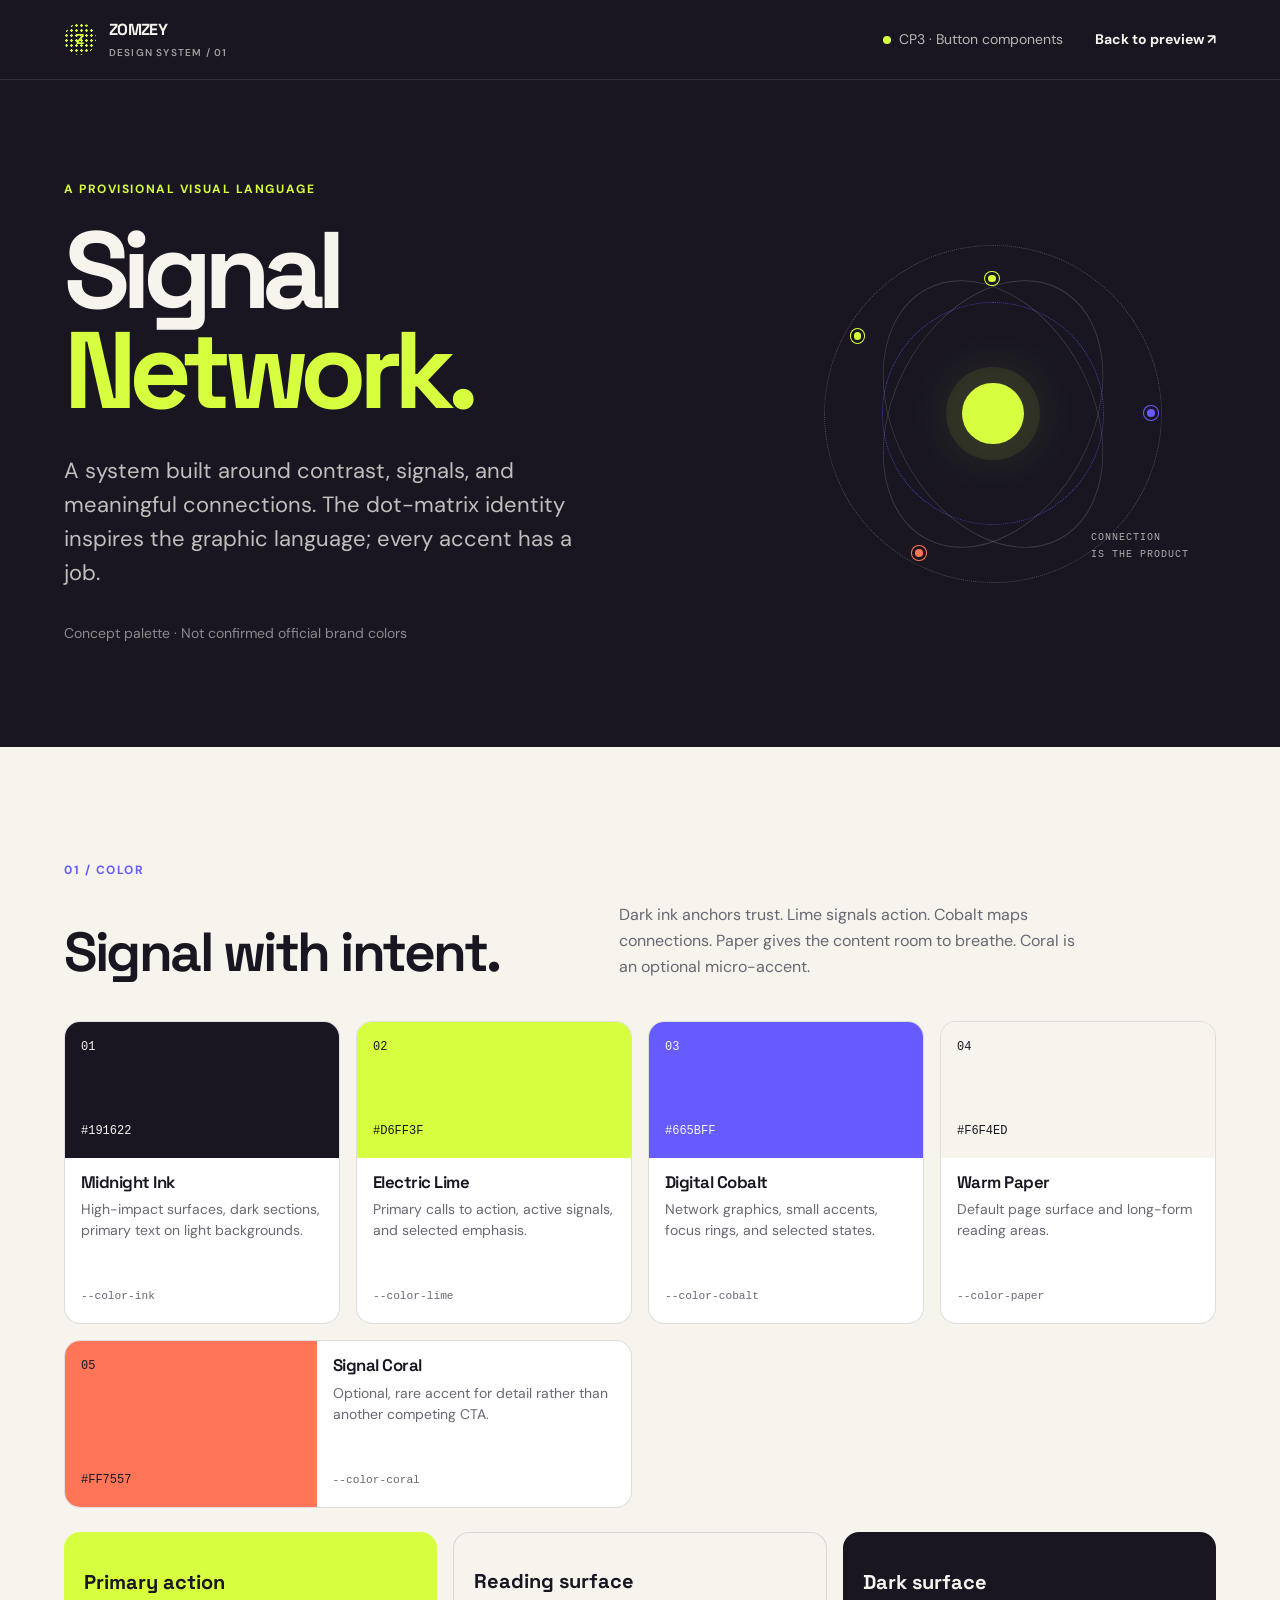
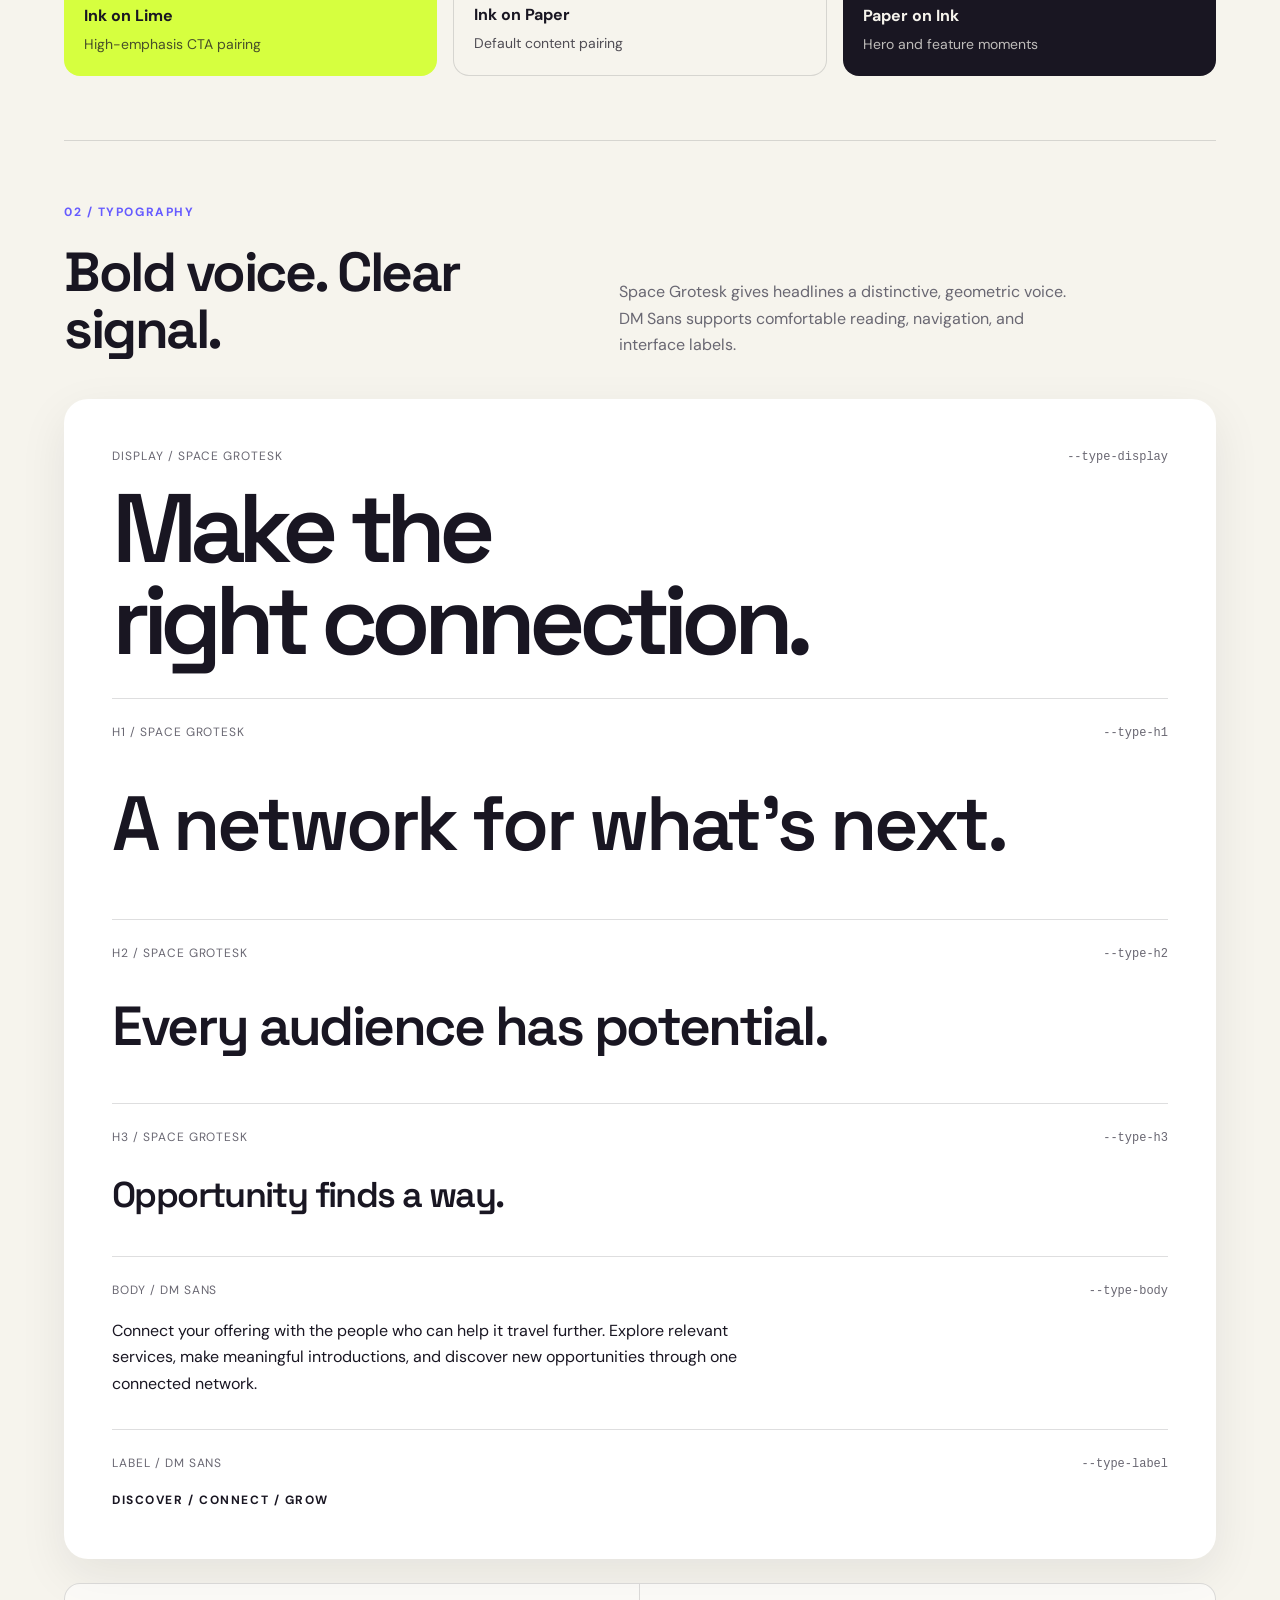
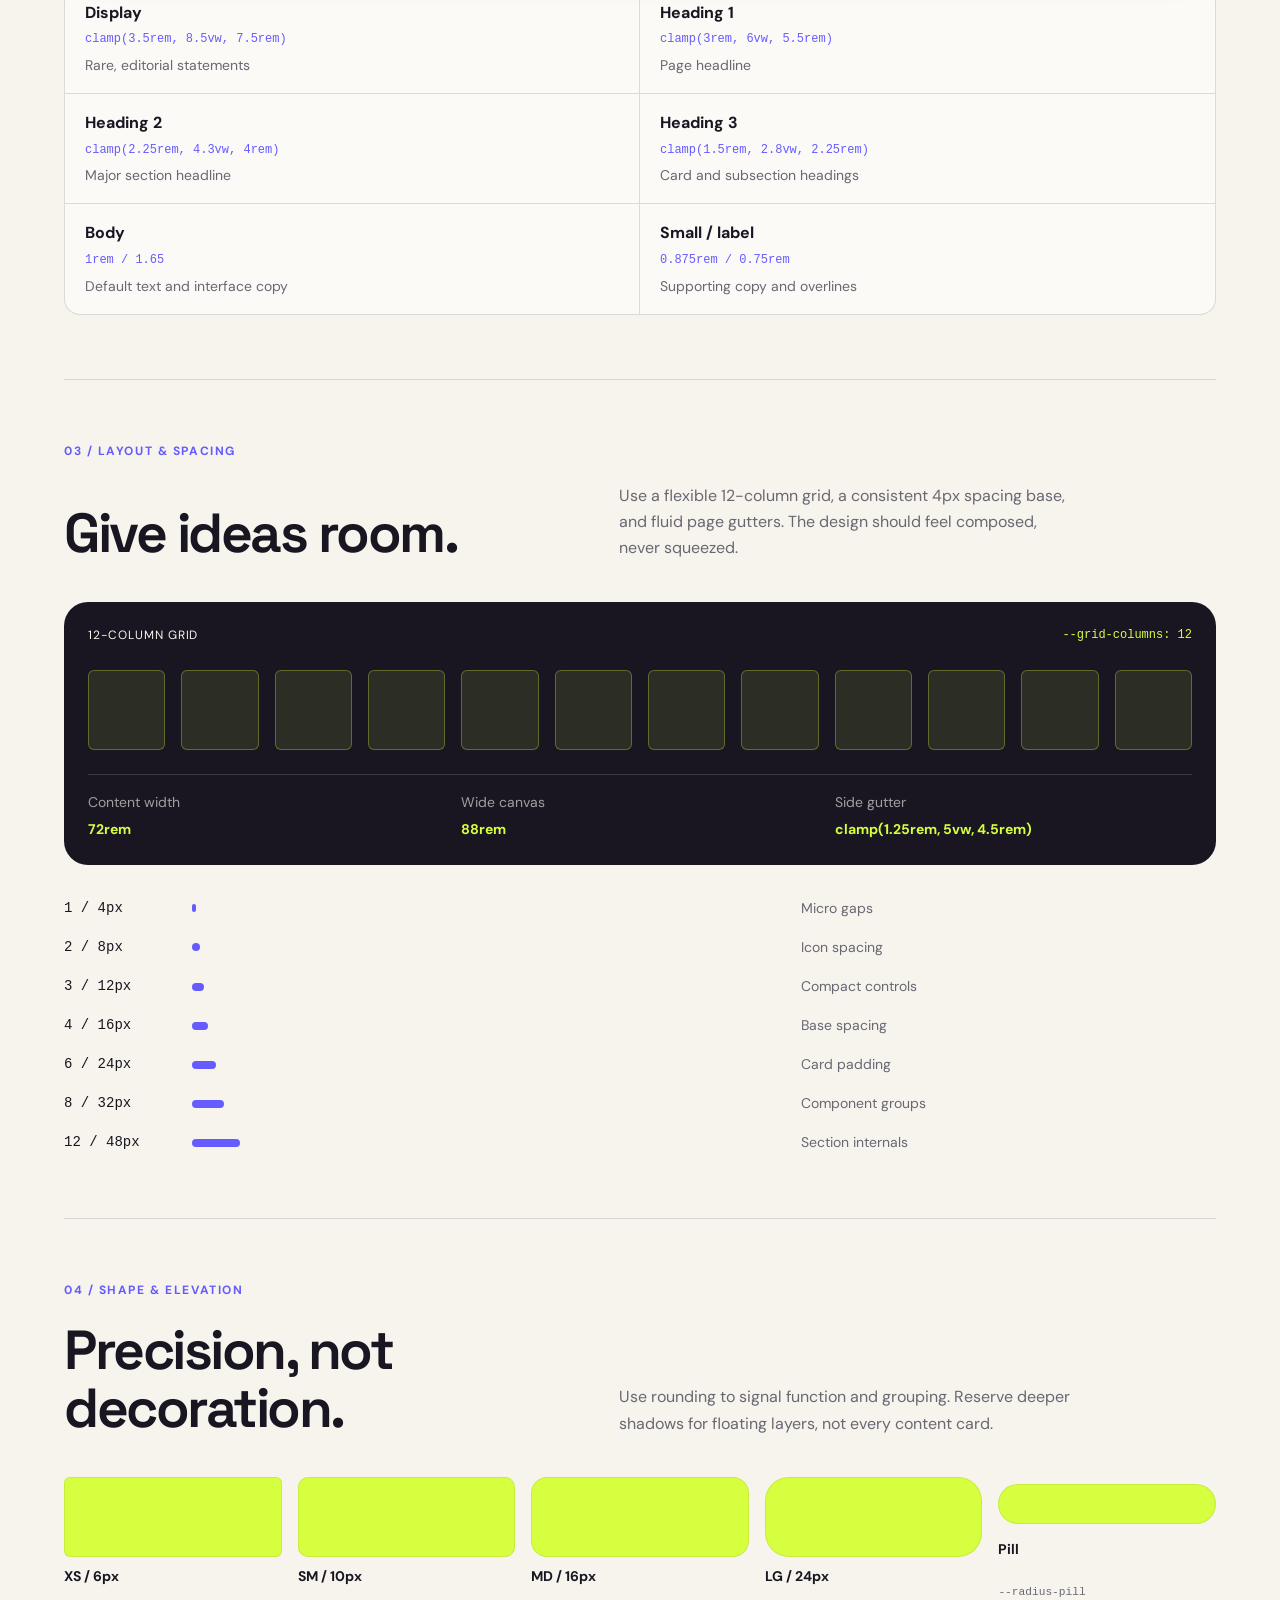
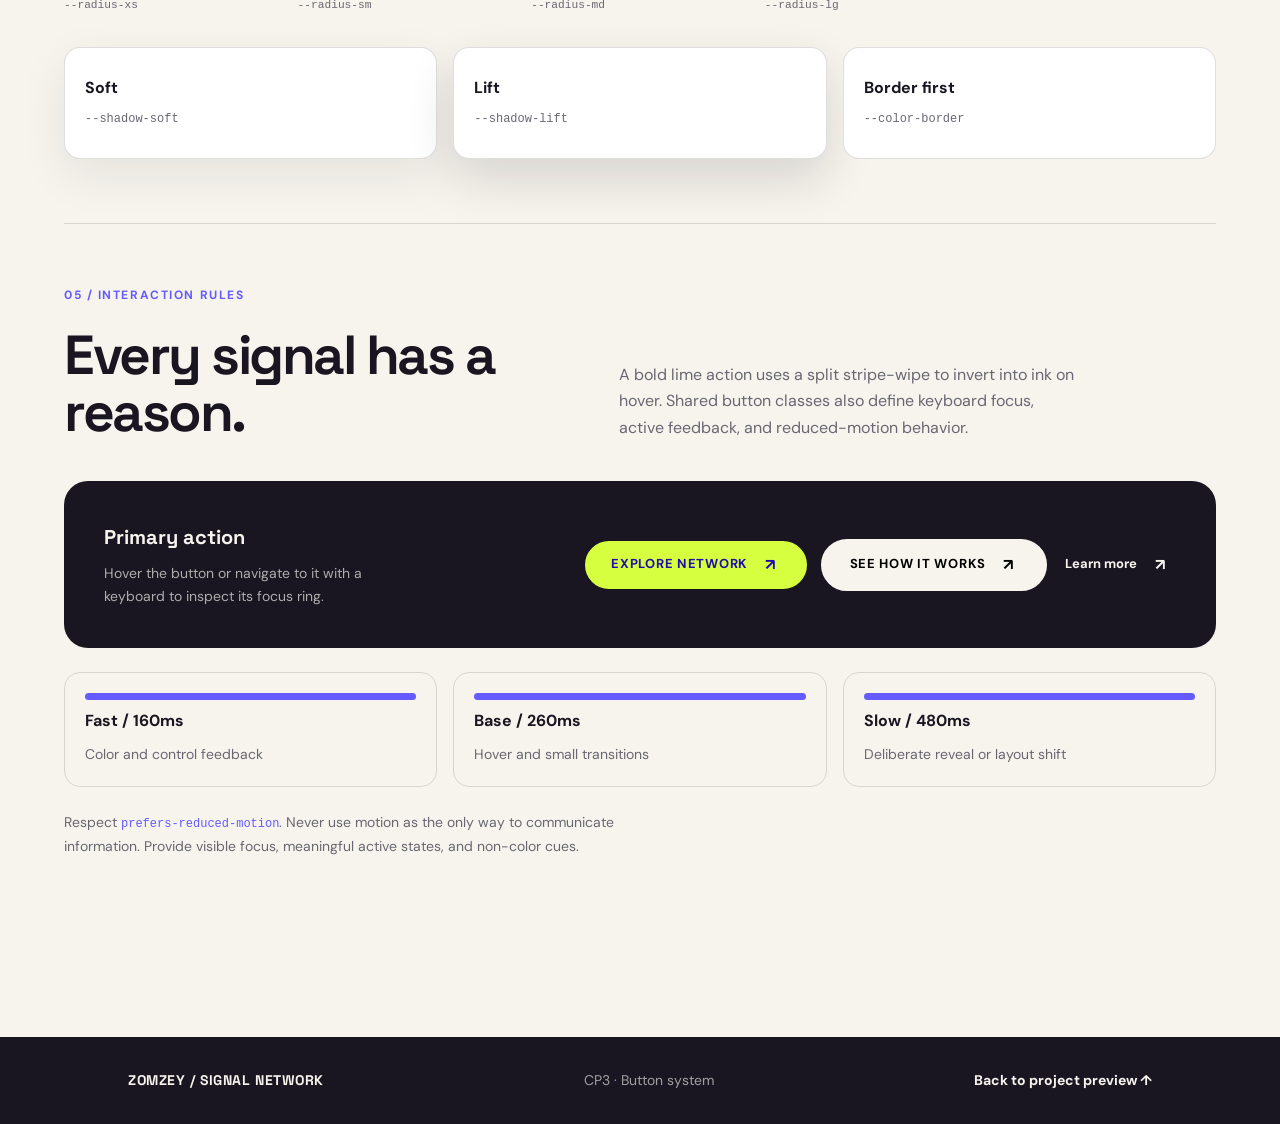
==== commit 5548ce3f: "feat(buttons): add Signal Network button system (CP3)" ====
--- a/style-guide.html
+++ b/style-guide.html
@@ -12,6 +12,7 @@
   <link href="https://fonts.googleapis.com/css2?family=DM+Sans:wght@400;500;600;700&family=Space+Grotesk:wght@400;500;600;700&display=swap" rel="stylesheet">
   <link rel="stylesheet" href="./css/tokens.css">
   <link rel="stylesheet" href="./css/base.css">
+  <link rel="stylesheet" href="./css/components.css">
   <link rel="stylesheet" href="./css/style-guide.css">
 </head>
 <body class="guide-body">
@@ -22,7 +23,7 @@
       <span>ZOMZEY <small>DESIGN SYSTEM / 01</small></span>
     </a>
     <div class="guide-header-meta">
-      <span class="guide-status"><span></span> CP2 · Design foundation</span>
+      <span class="guide-status"><span></span> CP3 · Button components</span>
       <a href="./index.html" class="guide-back">Back to preview ↗</a>
     </div>
   </header>
@@ -163,14 +164,14 @@
         <div class="guide-section-head">
           <p class="guide-eyebrow">05 / Interaction rules</p>
           <h2>Every signal has a reason.</h2>
-          <p>State changes must be clear and consistent. This section demonstrates the intended visual language; reusable production components follow in CP3.</p>
+          <p>A bold lime action uses a split stripe-wipe to invert into ink on hover. Shared button classes also define keyboard focus, active feedback, and reduced-motion behavior.</p>
         </div>
         <div class="guide-interaction-panel">
           <div class="guide-interaction-copy"><strong>Primary action</strong><p>Hover the button or navigate to it with a keyboard to inspect its focus ring.</p></div>
           <div class="guide-button-row">
-            <a href="#type" class="demo-button demo-button-primary">Explore network <span aria-hidden="true">↗</span></a>
-            <a href="#layout" class="demo-button demo-button-secondary">See how it works</a>
-            <a href="#shape" class="demo-button demo-button-text">Learn more <span aria-hidden="true">↗</span></a>
+            <a href="#type" class="btn btn--primary"><span class="btn__label">Explore network</span><span class="btn__icon" aria-hidden="true">↗</span></a>
+            <a href="#layout" class="btn btn--secondary"><span class="btn__label">See how it works</span><span class="btn__icon" aria-hidden="true">↗</span></a>
+            <a href="#shape" class="btn btn--text"><span class="btn__label">Learn more</span><span class="btn__icon" aria-hidden="true">↗</span></a>
           </div>
         </div>
         <div class="guide-motion-grid">
@@ -186,7 +187,7 @@
   <footer class="guide-footer">
     <div class="guide-shell guide-footer-inner">
       <span>ZOMZEY / SIGNAL NETWORK</span>
-      <span>CP2 · Tokens and visual foundations</span>
+      <span>CP3 · Button system</span>
       <a href="./index.html">Back to project preview ↑</a>
     </div>
   </footer>
--- a/css/components.css
+++ b/css/components.css
@@ -0,0 +1,253 @@
+/* Shared components. Add a component here when it is reused across sections. */
+.eyebrow {
+  margin-bottom: var(--space-8);
+  color: var(--color-text-muted);
+  font-size: 0.75rem;
+  font-weight: 700;
+  letter-spacing: 0.14em;
+  text-transform: uppercase;
+}
+
+.status-line {
+  display: inline-flex;
+  align-items: center;
+  gap: var(--space-3);
+  margin-top: var(--space-6);
+  padding: 0.7rem 1rem;
+  border: 1px solid var(--color-border);
+  border-radius: var(--radius-pill);
+  font-size: 0.875rem;
+}
+
+.status-indicator {
+  width: 0.55rem;
+  aspect-ratio: 1;
+  flex: 0 0 auto;
+  border-radius: 50%;
+  background: var(--color-cobalt);
+  box-shadow: 0 0 0 0.25rem rgb(102 91 255 / 14%);
+}
+
+.text-link {
+  display: inline-flex;
+  align-items: center;
+  gap: var(--space-2);
+  margin-top: var(--space-8);
+  font-weight: 700;
+  text-decoration-thickness: 1px;
+  text-underline-offset: 0.25em;
+  transition: color var(--motion-fast) var(--ease-standard);
+}
+
+.text-link:hover { color: #5144e8; }
+
+.project-note {
+  margin: var(--space-16) 0 0;
+  color: var(--color-text-muted);
+  font-size: 0.8rem;
+}
+
+/* CP3 · Reusable buttons.
+   Pattern-wipe interaction adapted from the user-provided btn-12 reference. */
+.btn,
+.btn * {
+  box-sizing: border-box;
+}
+
+.btn {
+  --btn-wipe-color: var(--color-ink);
+  --btn-border-hover: var(--color-lime);
+  --btn-before-start: 100%;
+  --btn-after-start: -100%;
+
+  position: relative;
+  isolation: isolate;
+  display: inline-flex;
+  min-height: 3.25rem;
+  align-items: center;
+  justify-content: center;
+  gap: 0.8rem;
+  overflow: hidden;
+  padding: 0.8rem 1.65rem;
+  border: 2px solid var(--color-ink);
+  border-radius: var(--radius-pill);
+  background: var(--color-lime);
+  color: var(--color-paper);
+  font-family: var(--font-sans);
+  font-size: 0.8125rem;
+  font-weight: 700;
+  letter-spacing: 0.055em;
+  line-height: 1.15;
+  text-align: center;
+  text-decoration: none;
+  text-transform: uppercase;
+  cursor: pointer;
+  vertical-align: middle;
+  -webkit-tap-highlight-color: transparent;
+  transition:
+    transform var(--motion-fast) var(--ease-standard),
+    border-color var(--motion-fast) var(--ease-standard),
+    box-shadow var(--motion-fast) var(--ease-standard);
+}
+
+.btn::before,
+.btn::after {
+  position: absolute;
+  z-index: 0;
+  inset: 0;
+  background-image: linear-gradient(
+    90deg,
+    var(--btn-wipe-color) 25%,
+    transparent 0,
+    transparent 50%,
+    var(--btn-wipe-color) 0,
+    var(--btn-wipe-color) 75%,
+    transparent 0
+  );
+  content: "";
+  pointer-events: none;
+  transform: translateY(var(--btn-before-start));
+  transition: transform 220ms var(--ease-standard);
+}
+
+.btn::after {
+  background-image: linear-gradient(
+    90deg,
+    transparent 0,
+    transparent 25%,
+    var(--btn-wipe-color) 0,
+    var(--btn-wipe-color) 50%,
+    transparent 0,
+    transparent 75%,
+    var(--btn-wipe-color) 0
+  );
+  transform: translateY(var(--btn-after-start));
+}
+
+.btn__label,
+.btn__icon {
+  position: relative;
+  z-index: 1;
+  color: var(--color-paper);
+  mix-blend-mode: difference;
+}
+
+.btn__icon {
+  display: inline-grid;
+  width: 1.25rem;
+  aspect-ratio: 1;
+  flex: 0 0 auto;
+  place-items: center;
+  font-size: 1rem;
+  line-height: 1;
+  transition: transform var(--motion-fast) var(--ease-standard);
+}
+
+.btn:hover {
+  border-color: var(--btn-border-hover);
+  box-shadow: var(--shadow-soft);
+  transform: translateY(-2px);
+}
+
+.btn:hover::before,
+.btn:hover::after {
+  transform: translateY(0);
+}
+
+.btn:hover .btn__icon {
+  transform: translate(2px, -2px);
+}
+
+.btn:active {
+  box-shadow: none;
+  transform: translateY(0) scale(0.985);
+}
+
+.btn:active .btn__icon {
+  transform: translate(0, 0);
+}
+
+.btn--primary {
+  background: var(--color-lime);
+  border-color: var(--color-ink);
+  --btn-border-hover: var(--color-lime);
+}
+
+.btn--secondary {
+  background: var(--color-paper);
+  border-color: var(--color-paper);
+  --btn-border-hover: var(--color-cobalt);
+}
+
+.btn--secondary .btn__label,
+.btn--secondary .btn__icon {
+  color: var(--color-paper);
+}
+
+.btn--text {
+  min-height: 2.75rem;
+  padding: 0.65rem 0.25rem;
+  border-color: transparent;
+  background: transparent;
+  color: var(--color-paper);
+  text-transform: none;
+  letter-spacing: 0;
+  --btn-wipe-color: transparent;
+  --btn-border-hover: transparent;
+  box-shadow: none;
+}
+
+.btn--text::before,
+.btn--text::after {
+  display: none;
+}
+
+.btn--text .btn__label,
+.btn--text .btn__icon {
+  color: currentColor;
+  mix-blend-mode: normal;
+}
+
+.btn--text:hover {
+  color: var(--color-lime);
+  box-shadow: none;
+}
+
+.btn--text:hover .btn__icon {
+  transform: translate(2px, -2px);
+}
+
+.btn:disabled,
+.btn[aria-disabled="true"] {
+  opacity: 0.45;
+  cursor: not-allowed;
+  pointer-events: none;
+  box-shadow: none;
+  transform: none;
+}
+
+.btn:disabled::before,
+.btn:disabled::after,
+.btn[aria-disabled="true"]::before,
+.btn[aria-disabled="true"]::after {
+  display: none;
+}
+
+@media (prefers-reduced-motion: reduce) {
+  .btn,
+  .btn::before,
+  .btn::after,
+  .btn__icon {
+    transition: none;
+  }
+
+  .btn:hover,
+  .btn:active {
+    transform: none;
+  }
+
+  .btn:hover .btn__icon,
+  .btn:active .btn__icon {
+    transform: none;
+  }
+}
--- a/css/style-guide.css
+++ b/css/style-guide.css
@@ -1,4 +1,4 @@
-/* Style guide presentation only. Product components will be implemented in CP3. */
+/* Style guide page layout. Reusable button behavior lives in components.css. */
 .guide-body {
   background: var(--color-paper);
   color: var(--color-ink);
@@ -453,14 +453,7 @@
 .guide-interaction-copy strong { font-family: var(--font-display); font-size: 1.25rem; }
 .guide-interaction-copy p { margin: var(--space-2) 0 0; color: rgb(246 244 237 / 68%); font-size: var(--type-small); }
 .guide-button-row { display: flex; flex-wrap: wrap; align-items: center; gap: var(--space-3); }
-.demo-button { display: inline-flex; min-height: 3rem; align-items: center; justify-content: center; gap: var(--space-3); padding: 0.75rem 1.25rem; border: 1px solid transparent; border-radius: var(--radius-pill); font-size: var(--type-small); font-weight: 700; text-decoration: none; transition: transform var(--motion-fast) var(--ease-standard), background-color var(--motion-fast) var(--ease-standard), color var(--motion-fast) var(--ease-standard), border-color var(--motion-fast) var(--ease-standard); }
-.demo-button:hover { transform: translateY(-2px); }
-.demo-button-primary { background: var(--color-lime); color: var(--color-ink); }
-.demo-button-primary:hover { background: #e1ff75; }
-.demo-button-secondary { border-color: rgb(246 244 237 / 38%); color: var(--color-paper); }
-.demo-button-secondary:hover { border-color: var(--color-lime); color: var(--color-lime); }
-.demo-button-text { color: var(--color-paper); padding-inline: 0.5rem; }
-.demo-button-text:hover { color: var(--color-lime); }
+
 
 .guide-motion-grid { display: grid; grid-template-columns: repeat(3, minmax(0, 1fr)); gap: var(--space-4); margin-top: var(--space-6); }
 .guide-motion-grid > div { display: grid; justify-items: start; gap: var(--space-2); padding: var(--space-5); border: 1px solid var(--color-border); border-radius: var(--radius-md); }
@@ -525,5 +518,5 @@
   .motion-fast,
   .motion-base,
   .motion-slow { animation: none; transform: scaleX(0.7); }
-  .demo-button { transition: none; }
-}
+  .btn { transition: none; }
+}
